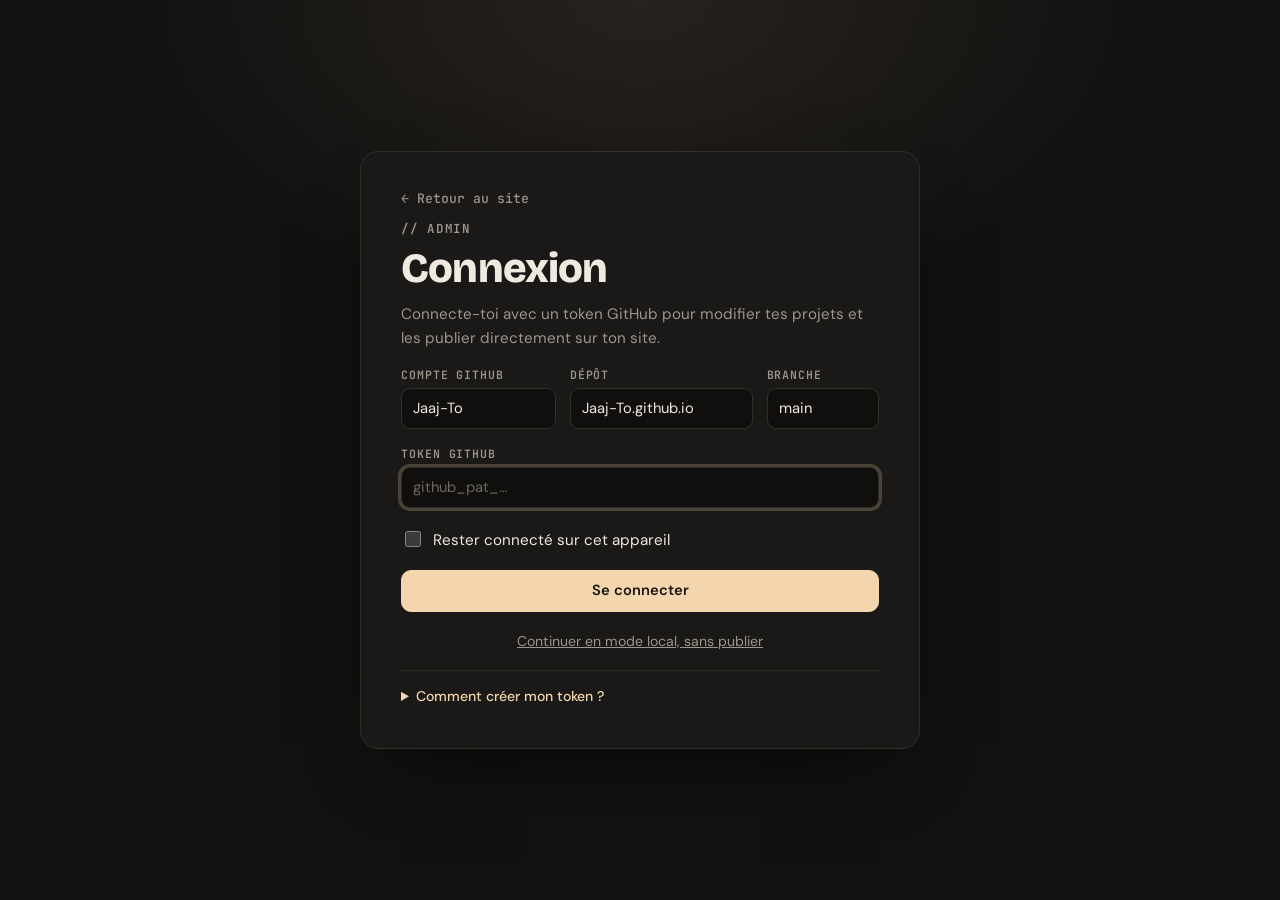
==== admin.html @ 687ae06e "Portfolio de jeux avec page Admin Site statique pour GitHub Pages : projets générés depuis data/game" ====
<!doctype html>
<html lang="fr" data-style="dark">
<head>
  <meta charset="utf-8">
  <meta name="viewport" content="width=device-width, initial-scale=1, viewport-fit=cover">
  <meta name="robots" content="noindex">
  <title>Admin du portfolio</title>
  <link rel="preconnect" href="https://fonts.googleapis.com">
  <link rel="preconnect" href="https://fonts.gstatic.com" crossorigin>
  <link rel="stylesheet" href="https://fonts.googleapis.com/css2?family=Bricolage+Grotesque:opsz,wght@12..96,500;12..96,700;12..96,800&family=DM+Sans:opsz,wght@9..40,400;9..40,500;9..40,700&family=JetBrains+Mono:wght@400;600&family=Caveat:wght@600;700&family=Patrick+Hand&display=swap">
  <link rel="stylesheet" href="css/style.css">
  <link rel="stylesheet" href="css/admin.css">
</head>
<body class="admin">

  <!-- ===== Connexion ===== -->
  <section class="login" id="login" hidden>
    <form class="login-card" id="login-form" autocomplete="on">
      <a class="back-link" href="index.html">← Retour au site</a>
      <div class="login-head">
        <p class="eyebrow">// Admin</p>
        <h1>Connexion</h1>
        <p class="muted">Connecte-toi avec un token GitHub pour modifier tes projets et les publier directement sur ton site.</p>
      </div>

      <div class="field-grid three">
        <label class="field"><span>Compte GitHub</span><input id="gh-owner" name="owner" required autocomplete="username" spellcheck="false"></label>
        <label class="field"><span>Dépôt</span><input id="gh-repo" name="repo" required spellcheck="false"></label>
        <label class="field"><span>Branche</span><input id="gh-branch" name="branch" required spellcheck="false"></label>
      </div>
      <label class="field"><span>Token GitHub</span><input id="gh-token" name="token" type="password" required autocomplete="current-password" spellcheck="false" placeholder="github_pat_…"></label>
      <label class="check"><input type="checkbox" id="remember"> Rester connecté sur cet appareil</label>

      <p class="form-error" id="login-error" role="alert" hidden></p>
      <button class="btn btn-accent btn-block" type="submit" id="login-btn">Se connecter</button>
      <button class="link-btn" type="button" id="local-btn">Continuer en mode local, sans publier</button>

      <details class="help">
        <summary>Comment créer mon token ?</summary>
        <ol>
          <li>Sur GitHub : <strong>Settings → Developer settings → Personal access tokens → Fine-grained tokens</strong>, puis <strong>Generate new token</strong>.</li>
          <li><strong>Repository access</strong> : « Only select repositories » et choisis le dépôt de ton site.</li>
          <li><strong>Permissions → Repository permissions → Contents</strong> : « Read and write ».</li>
          <li>Génère le token, copie-le et colle-le ici. GitHub ne le réaffiche plus ensuite.</li>
        </ol>
        <p class="muted">Le token reste dans ton navigateur et n'est envoyé qu'à api.github.com. Sans lui, personne ne peut modifier ton site, même en ouvrant cette page.</p>
      </details>
    </form>
  </section>

  <!-- ===== Éditeur ===== -->
  <section class="app" id="app" hidden>
    <header class="topbar">
      <div class="topbar-left">
        <a class="logo" href="index.html" target="_blank" rel="noopener" id="admin-logo">Admin</a>
        <span class="mode-pill" id="mode-pill"></span>
      </div>
      <div class="topbar-actions">
        <span class="save-state" id="save-state" aria-live="polite"></span>
        <button class="btn btn-sm btn-ghost preview-toggle" type="button" id="preview-toggle" aria-pressed="false">Aperçu</button>
        <button class="btn btn-sm" type="button" id="export-btn">Exporter games.js</button>
        <button class="btn btn-sm btn-accent" type="button" id="publish-btn">Publier</button>
        <button class="btn btn-sm btn-ghost" type="button" id="logout-btn">Déconnexion</button>
      </div>
    </header>

    <div class="banner" id="banner" hidden></div>

    <div class="workspace" id="workspace">
      <aside class="sidebar">
        <div class="sidebar-head">
          <p class="eyebrow" id="list-count">Projets</p>
          <button class="btn btn-sm btn-accent" type="button" id="add-btn">+ Nouveau</button>
        </div>
        <ul class="project-list" id="project-list"></ul>
      </aside>

      <main class="editor" id="editor"></main>

      <section class="preview-pane" id="preview-pane" aria-label="Aperçu en direct">
        <div class="preview-head">
          <div class="seg" role="group" aria-label="Que montrer">
            <button type="button" data-pmode="fiche" aria-pressed="true">Fiche</button>
            <button type="button" data-pmode="list" aria-pressed="false">Liste</button>
          </div>
          <div class="seg" role="group" aria-label="Style de l'aperçu">
            <button type="button" data-pstyle="dark" aria-pressed="true">Sombre</button>
            <button type="button" data-pstyle="sketch" aria-pressed="false">Carnet</button>
          </div>
          <button class="icon-btn preview-close" type="button" id="preview-close" aria-label="Fermer l'aperçu">✕</button>
        </div>
        <div class="preview-frame-wrap">
          <iframe id="preview-frame" title="Aperçu du site" src="index.html"></iframe>
        </div>
      </section>
    </div>
  </section>

  <div class="toast" id="toast" role="status" aria-live="polite" hidden></div>

  <datalist id="link-labels">
    <option value="itch.io"></option>
    <option value="GitHub"></option>
    <option value="Steam"></option>
    <option value="Jouer en ligne"></option>
    <option value="Google Play"></option>
    <option value="App Store"></option>
    <option value="Télécharger"></option>
    <option value="Trailer"></option>
  </datalist>
  <datalist id="tech-list"></datalist>

  <script src="data/profile.js"></script>
  <script src="data/games.js"></script>
  <script src="js/render.js"></script>
  <script src="js/admin.js"></script>
</body>
</html>
---- css/style.css ----
/* Layout : colonne centrée de 1120px, nav collante, grille de cartes auto-fill,
   fiche projet en <dialog>. Deux styles : "dark" (défaut) et "sketch" (carnet). */
:root {
  --bg: #121110;
  --surface: #1a1917;
  --surface-2: #24221f;
  --line: #312e29;
  --fg: #efe9e0;
  --muted: #9d968b;
  --accent: #f3d6ad;
  --accent-ink: #1b1611;
  --jam: #a6d9c7;
  --star: #f3d6ad;
  --overlay: rgba(8, 7, 6, .78);

  --font-display: "Bricolage Grotesque", "Segoe UI", system-ui, sans-serif;
  --font-body: "DM Sans", "Segoe UI", system-ui, sans-serif;
  --font-mono: "JetBrains Mono", ui-monospace, Consolas, monospace;

  --radius: 14px;
  --radius-pill: 999px;
  --bw: 1px;
  --hover-shadow: 0 22px 44px -24px rgba(0, 0, 0, .9);
  --title-weight: 800;
  --title-track: -0.02em;

  color-scheme: dark;
}

:root[data-style="sketch"] {
  --bg: #f1ece1;
  --surface: #fbf8f1;
  --surface-2: #ebe4d4;
  --line: #2a2823;
  --fg: #2a2823;
  --muted: #6d675c;
  --accent: #f0cf5c;
  --accent-ink: #2a2823;
  --jam: #b9dccb;
  --star: #e6a93a;
  --overlay: rgba(42, 40, 35, .55);

  --font-display: "Caveat", "Segoe Print", cursive;
  --font-body: "Patrick Hand", "Segoe Print", cursive;
  --font-mono: "Patrick Hand", "Segoe Print", cursive;

  --radius: 4px;
  --bw: 2px;
  --hover-shadow: 6px 6px 0 var(--line);
  --title-weight: 700;
  --title-track: 0;

  color-scheme: light;
}

/* ---------- Base ---------- */
*, *::before, *::after { box-sizing: border-box; }
html { scroll-behavior: smooth; scroll-padding-top: 80px; }
body {
  margin: 0;
  background: var(--bg);
  color: var(--fg);
  font: 400 1rem/1.6 var(--font-body);
  -webkit-font-smoothing: antialiased;
  overflow-x: hidden;
}
:root[data-style="sketch"] body {
  font-size: 1.12rem;
  background-image: radial-gradient(color-mix(in srgb, var(--line) 14%, transparent) 1px, transparent 1px);
  background-size: 22px 22px;
}
img, video, iframe { display: block; max-width: 100%; }
a { color: inherit; }
h1, h2, h3 { font-family: var(--font-display); font-weight: var(--title-weight); letter-spacing: var(--title-track); line-height: 1.1; margin: 0; text-wrap: balance; }
p { margin: 0; }
:focus-visible { outline: 2px solid var(--accent); outline-offset: 3px; border-radius: 4px; }
[hidden] { display: none !important; }

.wrap {
  max-width: 1120px;
  margin-inline: auto;
  padding-left: max(20px, env(safe-area-inset-left, 0px));
  padding-right: max(20px, env(safe-area-inset-right, 0px));
}

/* ---------- Boutons & puces ---------- */
.btn {
  display: inline-flex; align-items: center; gap: .5em;
  padding: .7em 1.2em;
  border-radius: 10px;
  border: var(--bw) solid var(--line);
  background: var(--surface);
  color: var(--fg);
  font: 600 .92rem/1 var(--font-body);
  text-decoration: none;
  cursor: pointer;
  transition: transform .15s ease, background .15s ease, border-color .15s ease, box-shadow .15s ease;
}
.btn:hover { border-color: var(--muted); transform: translateY(-1px); }
.btn-accent { background: var(--accent); color: var(--accent-ink); border-color: var(--accent); }
.btn-accent:hover { border-color: var(--accent); filter: brightness(1.05); }
.btn-ghost { background: transparent; border-color: transparent; }
.btn-ghost:hover { border-color: var(--line); }
.btn-sm { padding: .55em 1em; font-size: .85rem; }
:root[data-style="sketch"] .btn { border-color: var(--line); box-shadow: 2px 2px 0 var(--line); font-size: 1rem; }
:root[data-style="sketch"] .btn:hover { box-shadow: 4px 4px 0 var(--line); transform: translate(-1px, -1px); }

.tag {
  display: inline-block;
  padding: .28em .7em;
  border-radius: var(--radius-pill);
  border: 1px solid var(--line);
  background: var(--surface-2);
  color: var(--fg);
  font: 500 .74rem/1.2 var(--font-mono);
  white-space: nowrap;
}
.tag-more { color: var(--muted); }
:root[data-style="sketch"] .tag { font-size: .92rem; border-width: 1.5px; }
.tags { display: flex; flex-wrap: wrap; gap: 6px; }

.eyebrow {
  font: 600 .78rem/1 var(--font-mono);
  letter-spacing: .14em;
  text-transform: uppercase;
  color: var(--muted);
}
:root[data-style="sketch"] .eyebrow { font-size: 1.05rem; letter-spacing: .02em; text-transform: none; }

/* ---------- Nav ---------- */
.nav {
  position: sticky; top: env(safe-area-inset-top, 0px); z-index: 50;
  background: color-mix(in srgb, var(--bg) 82%, transparent);
  backdrop-filter: blur(12px);
  -webkit-backdrop-filter: blur(12px);
  border-bottom: 1px solid transparent;
  transition: border-color .2s ease;
}
.nav.scrolled { border-bottom-color: var(--line); }
.nav-inner { display: flex; align-items: center; gap: 16px; height: 64px; }
.logo { font: 800 1rem/1 var(--font-display); text-decoration: none; letter-spacing: .02em; white-space: nowrap; }
:root[data-style="sketch"] .logo { font-size: 1.6rem; }
.nav-links { display: flex; gap: 4px; margin-inline: auto; }
.nav-links a {
  padding: .5em .85em; border-radius: 8px;
  font: 500 .88rem/1 var(--font-body);
  color: var(--muted); text-decoration: none;
  transition: color .15s ease, background .15s ease;
}
.nav-links a:hover { color: var(--fg); }
.nav-links a.active { color: var(--fg); background: var(--surface-2); box-shadow: inset 0 -2px 0 var(--accent); }
:root[data-style="sketch"] .nav-links a { font-size: 1.1rem; }
:root[data-style="sketch"] .nav-links a.active { background: none; box-shadow: none; text-decoration: underline wavy var(--star) 2px; text-underline-offset: 6px; }
.nav-actions { display: flex; align-items: center; gap: 8px; }
.style-toggle {
  display: inline-flex; align-items: center; gap: 6px;
  padding: .45em .8em; border-radius: var(--radius-pill);
  border: 1px solid var(--line); background: transparent; color: var(--muted);
  font: 500 .8rem/1 var(--font-mono); cursor: pointer;
}
.style-toggle:hover { color: var(--fg); border-color: var(--muted); }
.style-toggle svg { width: 14px; height: 14px; }
.menu-btn { display: none; width: 40px; height: 40px; border: 1px solid var(--line); border-radius: 10px; background: transparent; cursor: pointer; flex-direction: column; justify-content: center; align-items: center; gap: 5px; }
.menu-btn span { display: block; width: 16px; height: 2px; background: var(--fg); transition: transform .2s ease; }
.menu-btn[aria-expanded="true"] span:first-child { transform: translateY(3.5px) rotate(45deg); }
.menu-btn[aria-expanded="true"] span:last-child { transform: translateY(-3.5px) rotate(-45deg); }

/* ---------- Hero ---------- */
.hero { padding-block: clamp(72px, 14vw, 150px) clamp(56px, 9vw, 100px); }
.hero-inner { display: grid; justify-items: center; text-align: center; gap: 22px; }
.status {
  display: inline-flex; align-items: center; gap: 8px;
  padding: .4em .9em; border-radius: var(--radius-pill);
  border: 1px solid var(--line); background: var(--surface);
  font: 500 .8rem/1 var(--font-mono); color: var(--muted);
}
.status::before { content: ""; width: 7px; height: 7px; border-radius: 50%; background: var(--jam); box-shadow: 0 0 0 0 var(--jam); animation: pulse 2.2s infinite; }
@keyframes pulse { 0% { box-shadow: 0 0 0 0 color-mix(in srgb, var(--jam) 60%, transparent); } 80%, 100% { box-shadow: 0 0 0 8px transparent; } }
.hero h1 { font-size: clamp(2.8rem, 8vw, 5.2rem); }
:root[data-style="sketch"] .hero h1 { font-size: clamp(3.4rem, 10vw, 6.4rem); }
.hero h1 .hl { position: relative; white-space: nowrap; }
:root[data-style="sketch"] .hero h1 .hl::after {
  content: ""; position: absolute; left: -2%; right: -2%; bottom: .08em; height: .14em;
  background: #d9573b; border-radius: 40% 60% 50% 50%; transform: rotate(-1deg); z-index: -1; opacity: .85;
}
.role {
  font: 600 clamp(.8rem, 2vw, .95rem)/1.3 var(--font-mono);
  letter-spacing: .16em; text-transform: uppercase; color: var(--accent);
}
:root[data-style="sketch"] .role { color: var(--muted); letter-spacing: .02em; text-transform: none; font-size: 1.35rem; }
:root[data-style="sketch"] .role::before { content: "~ "; }
:root[data-style="sketch"] .role::after { content: " ~"; }
.intro { max-width: 58ch; color: var(--muted); font-size: 1.05rem; }
.hero-cta { display: flex; flex-wrap: wrap; justify-content: center; gap: 10px; margin-top: 6px; }

/* ---------- Sections ---------- */
.section { padding-block: clamp(64px, 9vw, 110px); }
.section-alt { background: var(--surface); border-block: 1px solid var(--line); }
:root[data-style="sketch"] .section-alt { background: transparent; border-block: 0; border-top: 2px dashed color-mix(in srgb, var(--line) 35%, transparent); }
.section-head { display: grid; gap: 10px; margin-bottom: 36px; }
.section-title { font-size: clamp(2rem, 4.6vw, 3rem); }
:root[data-style="sketch"] .section-title { font-size: clamp(2.6rem, 6vw, 3.6rem); }
:root[data-style="sketch"] .section-title, :root[data-style="sketch"] .contact h2 {
  justify-self: start;
  background: linear-gradient(transparent 58%, color-mix(in srgb, var(--accent) 75%, transparent) 58% 88%, transparent 88%);
  padding-inline: 4px;
}

/* ---------- Média (vignettes) ---------- */
.media { position: relative; aspect-ratio: 16 / 9; max-width: 100%; overflow: hidden; background: var(--surface-2); }
.media img { width: 100%; height: 100%; object-fit: cover; transition: transform .5s ease; }
.ph {
  position: absolute; inset: 0;
  display: grid; place-items: center;
  background:
    radial-gradient(circle at 1px 1px, rgba(255,255,255,.14) 1px, transparent 1.5px) 0 0 / 14px 14px,
    linear-gradient(135deg, var(--ph, #444) 0%, color-mix(in srgb, var(--ph, #444) 45%, #000) 100%);
}
.ph span {
  font: 800 clamp(1.4rem, 3.4vw, 2.2rem)/1 var(--font-display);
  color: rgba(255,255,255,.92); letter-spacing: -.01em;
  text-shadow: 0 2px 18px rgba(0,0,0,.35);
  padding-inline: 12px; text-align: center;
}
.badges { position: absolute; top: 10px; left: 10px; right: 10px; display: flex; flex-wrap: wrap; gap: 6px; z-index: 2; }
.badge {
  display: inline-flex; align-items: center; gap: 5px;
  padding: .35em .65em; border-radius: 6px;
  font: 600 .7rem/1 var(--font-mono); letter-spacing: .06em; text-transform: uppercase;
  background: rgba(10, 9, 8, .78); color: #f3ede4; backdrop-filter: blur(4px);
}
.badge-star { color: #f3d6ad; }
.badge-jam { color: #a6d9c7; }
:root[data-style="sketch"] .badge { background: var(--accent); color: var(--accent-ink); border: 1.5px solid var(--line); font-size: .9rem; text-transform: none; letter-spacing: 0; transform: rotate(-3deg); }
:root[data-style="sketch"] .badge-jam { background: var(--jam); }

/* ---------- Mise en avant ---------- */
.spotlight {
  display: grid; grid-template-columns: 1.25fr 1fr; gap: 0;
  border: var(--bw) solid var(--line); border-radius: var(--radius);
  background: var(--surface); overflow: hidden;
  text-decoration: none; margin-bottom: 44px;
  transition: border-color .2s ease, box-shadow .2s ease, transform .2s ease;
}
.spotlight:hover { border-color: var(--muted); box-shadow: var(--hover-shadow); }
.spotlight:hover .media img { transform: scale(1.03); }
.spotlight .media { aspect-ratio: auto; min-height: 280px; }
.spotlight-body { display: grid; align-content: center; gap: 14px; padding: clamp(22px, 4vw, 40px); min-width: 0; }
.spotlight h3 { font-size: clamp(1.8rem, 3.6vw, 2.5rem); }
.spotlight .tagline { color: var(--muted); }
.spotlight ul { margin: 0; padding: 0; list-style: none; display: grid; gap: 6px; font-size: .95rem; }
.spotlight li { display: flex; gap: 10px; }
.spotlight li::before { content: "↳"; color: var(--accent); font-family: var(--font-mono); }
:root[data-style="sketch"] .spotlight { box-shadow: 5px 5px 0 var(--line); transform: rotate(-.4deg); }
:root[data-style="sketch"] .spotlight:hover { transform: rotate(0) translate(-2px, -2px); box-shadow: 8px 8px 0 var(--line); }
:root[data-style="sketch"] .spotlight li::before { color: var(--star); }

/* ---------- Filtres ---------- */
.filters { display: grid; gap: 12px; margin-bottom: 28px; }
.filter-row { display: flex; flex-wrap: wrap; align-items: center; gap: 8px; }
.filter-label { font: 600 .72rem/1 var(--font-mono); letter-spacing: .14em; text-transform: uppercase; color: var(--muted); margin-right: 4px; min-width: 64px; }
:root[data-style="sketch"] .filter-label { font-size: 1rem; letter-spacing: 0; text-transform: none; }
.chip {
  display: inline-flex; align-items: center; gap: 6px;
  padding: .45em .9em; border-radius: var(--radius-pill);
  border: 1px solid var(--line); background: transparent; color: var(--muted);
  font: 500 .82rem/1 var(--font-body); cursor: pointer;
  transition: color .15s ease, background .15s ease, border-color .15s ease;
}
.chip:hover { color: var(--fg); border-color: var(--muted); }
.chip[aria-pressed="true"] { background: var(--accent); border-color: var(--accent); color: var(--accent-ink); }
.chip .count { font: 600 .7rem/1 var(--font-mono); opacity: .7; font-variant-numeric: tabular-nums; }
.chip-sm { padding: .38em .75em; font-size: .78rem; font-family: var(--font-mono); }
:root[data-style="sketch"] .chip { border-width: 1.5px; border-color: var(--line); color: var(--fg); font-size: 1rem; }
:root[data-style="sketch"] .chip[aria-pressed="true"] { box-shadow: 2px 2px 0 var(--line); }

/* ---------- Grille de cartes ---------- */
.grid { display: grid; grid-template-columns: repeat(auto-fill, minmax(min(100%, 300px), 1fr)); gap: 22px; }
.card {
  display: flex; flex-direction: column;
  border: var(--bw) solid var(--line); border-radius: var(--radius);
  background: var(--surface); overflow: hidden;
  text-decoration: none; color: inherit;
  transition: transform .2s ease, border-color .2s ease, box-shadow .2s ease;
  animation: rise .45s ease both;
}
@keyframes rise { from { transform: translateY(8px); } to { transform: none; } }
.card:hover { transform: translateY(-4px); border-color: var(--muted); box-shadow: var(--hover-shadow); }
.card:hover .media img { transform: scale(1.04); }
.card-body { display: flex; flex-direction: column; gap: 10px; padding: 18px 18px 16px; flex: 1; min-width: 0; }
.card h3 { font-size: 1.3rem; }
.card .meta { font: 500 .74rem/1.3 var(--font-mono); color: var(--muted); letter-spacing: .03em; }
.card .tagline { color: var(--muted); font-size: .93rem; }
.card .tags { margin-top: auto; padding-top: 4px; }
.card .more { display: flex; justify-content: space-between; align-items: center; padding-top: 12px; margin-top: 2px; border-top: 1px solid var(--line); font: 600 .78rem/1 var(--font-mono); color: var(--muted); }
.card .more .arrow { transition: transform .2s ease; color: var(--accent); }
.card:hover .more { color: var(--fg); }
.card:hover .more .arrow { transform: translateX(4px); }

/* Carnet : polaroïds inclinés + scotch */
:root[data-style="sketch"] .card { padding: 10px 10px 0; box-shadow: 3px 3px 0 var(--line); overflow: visible; }
:root[data-style="sketch"] .card:nth-child(3n+1) { rotate: -1.2deg; }
:root[data-style="sketch"] .card:nth-child(3n+2) { rotate: .8deg; }
:root[data-style="sketch"] .card:nth-child(3n) { rotate: -.4deg; }
:root[data-style="sketch"] .card:hover { rotate: 0deg; transform: translate(-2px, -3px); }
:root[data-style="sketch"] .card .media { overflow: visible; border: 1.5px solid var(--line); }
:root[data-style="sketch"] .card .media > img, :root[data-style="sketch"] .card .media > .ph { overflow: hidden; }
:root[data-style="sketch"] .card .media::before,
:root[data-style="sketch"] .spotlight .media::before {
  content: ""; position: absolute; top: -12px; left: 50%; width: 84px; height: 22px; z-index: 3;
  transform: translateX(-50%) rotate(-2deg);
  background: color-mix(in srgb, var(--accent) 70%, transparent);
  border-left: 1px dashed rgba(0,0,0,.15); border-right: 1px dashed rgba(0,0,0,.15);
}
:root[data-style="sketch"] .card-body { padding: 14px 6px 12px; }
:root[data-style="sketch"] .card h3 { font-size: 1.9rem; }
:root[data-style="sketch"] .card .meta { font-size: .95rem; }
:root[data-style="sketch"] .card .more { font-size: 1rem; border-top-style: dashed; }

.empty { padding: 40px; text-align: center; color: var(--muted); border: 1px dashed var(--line); border-radius: var(--radius); }
.link-btn { background: none; border: 0; padding: 0; color: var(--accent); font: inherit; text-decoration: underline; cursor: pointer; }
:root[data-style="sketch"] .link-btn { color: var(--fg); }

/* ---------- À propos ---------- */
.about { display: grid; grid-template-columns: 1.15fr 1fr; gap: clamp(28px, 5vw, 64px); align-items: start; }
.about-text { display: grid; gap: 18px; min-width: 0; }
.about-text p { color: var(--muted); max-width: 62ch; }
.about-text p:first-of-type { color: var(--fg); font-size: 1.1rem; }
.about-id { display: flex; align-items: center; gap: 16px; }
.avatar {
  width: 72px; height: 72px; border-radius: 50%; flex: none;
  display: grid; place-items: center; overflow: hidden;
  background: var(--surface-2); border: var(--bw) solid var(--line);
  font: 800 1.4rem/1 var(--font-display); color: var(--accent);
}
.avatar img { width: 100%; height: 100%; object-fit: cover; }
:root[data-style="sketch"] .avatar { color: var(--fg); font-size: 1.9rem; border-radius: 48% 52% 45% 55%; }
.loc { font: 500 .8rem/1 var(--font-mono); color: var(--muted); }
.skills { border: var(--bw) solid var(--line); border-radius: var(--radius); background: var(--bg); padding: clamp(20px, 3vw, 30px); display: grid; gap: 20px; min-width: 0; }
:root[data-style="sketch"] .skills { background: var(--surface); box-shadow: 4px 4px 0 var(--line); }
.skills h3 { font-size: 1.15rem; }
:root[data-style="sketch"] .skills h3 { font-size: 1.8rem; }
.skill-group { display: grid; gap: 10px; }

/* ---------- Parcours ---------- */
.timeline { list-style: none; margin: 0; padding: 0; display: grid; gap: 0; max-width: 820px; }
.tl-item { display: grid; grid-template-columns: 170px 1fr; gap: 24px; padding: 22px 0; border-top: 1px solid var(--line); }
.tl-item:last-child { border-bottom: 1px solid var(--line); }
:root[data-style="sketch"] .tl-item { border-top-style: dashed; }
.tl-date { font: 500 .82rem/1.5 var(--font-mono); color: var(--muted); font-variant-numeric: tabular-nums; }
:root[data-style="sketch"] .tl-date { font-size: 1.05rem; }
.tl-main { display: grid; gap: 4px; min-width: 0; }
.tl-kind { font: 600 .68rem/1 var(--font-mono); letter-spacing: .14em; text-transform: uppercase; color: var(--accent); }
:root[data-style="sketch"] .tl-kind { color: var(--muted); font-size: .95rem; letter-spacing: 0; text-transform: none; }
.tl-main h3 { font-size: 1.25rem; }
:root[data-style="sketch"] .tl-main h3 { font-size: 1.8rem; }
.tl-place { font-weight: 600; color: var(--muted); }
.tl-text { color: var(--muted); font-size: .95rem; max-width: 60ch; }

/* ---------- Contact ---------- */
.contact { display: grid; justify-items: center; text-align: center; gap: 18px; }
.contact h2 { font-size: clamp(2.2rem, 5.5vw, 3.6rem); }
:root[data-style="sketch"] .contact h2 { justify-self: center; font-size: clamp(2.8rem, 7vw, 4.2rem); }
.contact .pitch { color: var(--muted); max-width: 52ch; }
.email-row { display: flex; flex-wrap: wrap; align-items: center; justify-content: center; gap: 8px; margin-top: 8px; }
.email {
  font: 600 clamp(1rem, 2.6vw, 1.25rem)/1 var(--font-mono);
  padding: .8em 1.1em; border-radius: 12px;
  background: var(--bg); border: var(--bw) solid var(--line);
  user-select: all; overflow-wrap: anywhere; text-decoration: none;
}
:root[data-style="sketch"] .email { background: var(--surface); font-size: 1.4rem; }
.contact-links { display: flex; flex-wrap: wrap; justify-content: center; gap: 8px; }

/* ---------- Footer ---------- */
.footer { border-top: 1px solid var(--line); padding-block: 28px; }
.footer-inner { display: flex; flex-wrap: wrap; justify-content: space-between; gap: 12px; font: 500 .8rem/1.4 var(--font-mono); color: var(--muted); }
.footer a { color: var(--muted); text-decoration: none; }
.footer a:hover { color: var(--fg); }
.footer-links { display: flex; flex-wrap: wrap; gap: 16px; }

/* ---------- Fiche projet (modal) ---------- */
.modal {
  width: min(1040px, calc(100% - 24px)); max-height: calc(100% - 24px);
  padding: 0; border: var(--bw) solid var(--line); border-radius: calc(var(--radius) + 4px);
  background: var(--surface); color: var(--fg);
  overflow: hidden;
}
.modal::backdrop { background: var(--overlay); backdrop-filter: blur(4px); }
.modal[open] { animation: pop .22s ease; }
@keyframes pop { from { transform: translateY(12px) scale(.985); opacity: .4; } to { transform: none; opacity: 1; } }
:root[data-style="sketch"] .modal { box-shadow: 8px 8px 0 var(--line); }
.modal-inner { max-height: calc(100dvh - 24px); overflow-y: auto; overscroll-behavior: contain; position: relative; }
.modal-close {
  position: sticky; top: 12px; float: right; margin: 12px 12px -52px 0; z-index: 5;
  width: 40px; height: 40px; border-radius: 50%;
  border: 1px solid rgba(255,255,255,.2); background: rgba(10,9,8,.7); color: #f3ede4;
  font-size: 1.3rem; line-height: 1; cursor: pointer; backdrop-filter: blur(6px);
}
.modal-close:hover { background: rgba(10,9,8,.9); }

.viewer { background: #0b0a09; }
.viewer-stage { position: relative; aspect-ratio: 16 / 9; max-width: 100%; }
.viewer-stage > img, .viewer-stage > video, .viewer-stage > iframe { width: 100%; height: 100%; object-fit: contain; border: 0; }
.viewer-stage .ph span { font-size: clamp(2rem, 6vw, 3.6rem); }
.viewer-nav {
  position: absolute; top: 50%; transform: translateY(-50%); z-index: 3;
  width: 40px; height: 40px; border-radius: 50%;
  border: 1px solid rgba(255,255,255,.2); background: rgba(10,9,8,.6); color: #f3ede4;
  font-size: 1.1rem; cursor: pointer;
}
.viewer-nav.prev { left: 12px; }
.viewer-nav.next { right: 12px; }
.thumbs { display: flex; gap: 8px; padding: 10px; overflow-x: auto; }
.thumb {
  flex: none; width: 96px; aspect-ratio: 16 / 9; padding: 0; position: relative;
  border: 2px solid transparent; border-radius: 6px; overflow: hidden; cursor: pointer;
  background: #222; opacity: .6; transition: opacity .15s ease, border-color .15s ease;
}
.thumb img { width: 100%; height: 100%; object-fit: cover; }
.thumb[aria-current="true"], .thumb:hover { opacity: 1; }
.thumb[aria-current="true"] { border-color: var(--accent); }
.thumb .play { position: absolute; inset: 0; display: grid; place-items: center; color: #fff; font-size: 1rem; background: rgba(0,0,0,.3); }

.modal-body { display: grid; grid-template-columns: 1fr 280px; gap: clamp(24px, 4vw, 44px); padding: clamp(22px, 4vw, 40px); }
.modal-main { display: grid; gap: 18px; align-content: start; min-width: 0; }
.modal-main h2 { font-size: clamp(2rem, 4.4vw, 2.9rem); }
:root[data-style="sketch"] .modal-main h2 { font-size: clamp(2.6rem, 6vw, 3.6rem); }
.modal-main .tagline { color: var(--muted); font-size: 1.08rem; }
.prose { display: grid; gap: 12px; color: var(--fg); max-width: 64ch; }
.modal-main h3 { font-size: 1rem; font-family: var(--font-mono); font-weight: 600; letter-spacing: .12em; text-transform: uppercase; color: var(--muted); margin-top: 6px; }
:root[data-style="sketch"] .modal-main h3 { font-family: var(--font-display); font-size: 1.7rem; letter-spacing: 0; text-transform: none; color: var(--fg); }
.highlights { margin: 0; padding: 0; list-style: none; display: grid; gap: 8px; }
.highlights li { display: flex; gap: 10px; }
.highlights li::before { content: "↳"; color: var(--accent); font-family: var(--font-mono); flex: none; }
:root[data-style="sketch"] .highlights li::before { content: "✓"; color: var(--star); }
.modal-aside { display: grid; gap: 22px; align-content: start; min-width: 0; }
.facts { margin: 0; display: grid; gap: 0; border: 1px solid var(--line); border-radius: 12px; overflow: hidden; }
.facts div { display: grid; grid-template-columns: 90px 1fr; gap: 10px; padding: 10px 14px; border-top: 1px solid var(--line); }
.facts div:first-child { border-top: 0; }
.facts dt { font: 600 .7rem/1.6 var(--font-mono); letter-spacing: .1em; text-transform: uppercase; color: var(--muted); }
.facts dd { margin: 0; font-size: .92rem; min-width: 0; }
:root[data-style="sketch"] .facts { border-width: 1.5px; border-style: dashed; }
:root[data-style="sketch"] .facts dt { font-size: .95rem; letter-spacing: 0; text-transform: none; }
.modal-links { display: grid; gap: 8px; }
.modal-links .btn { justify-content: space-between; }

/* ---------- Responsive ---------- */
@media (max-width: 900px) {
  .spotlight { grid-template-columns: 1fr; }
  .spotlight .media { aspect-ratio: 16 / 9; min-height: 0; }
  .about { grid-template-columns: 1fr; }
  .modal-body { grid-template-columns: 1fr; }
}
@media (max-width: 760px) {
  .nav-links {
    position: absolute; top: 64px; left: 0; right: 0;
    flex-direction: column; gap: 2px;
    padding: 10px max(16px, env(safe-area-inset-right, 0px)) 16px max(16px, env(safe-area-inset-left, 0px));
    background: var(--bg); border-bottom: 1px solid var(--line);
    display: none;
  }
  .nav-links.open { display: flex; }
  .nav-links a { padding: .8em .6em; }
  .menu-btn { display: inline-flex; }
  .nav-cta { display: none; }
  .tl-item { grid-template-columns: 1fr; gap: 6px; }
  .style-toggle .lbl { display: none; }
}
@media (max-width: 480px) {
  .filter-label { width: 100%; }
  .modal { width: 100%; max-height: 100%; border-radius: 0; }
  .modal-inner { max-height: 100dvh; }
}

@media (prefers-reduced-motion: reduce) {
  *, *::before, *::after { animation: none !important; transition: none !important; scroll-behavior: auto !important; }
}

/* Correctifs carnet */
.hero h1 { isolation: isolate; }
:root[data-style="sketch"] .card:hover .media img,
:root[data-style="sketch"] .spotlight:hover .media img { transform: none; }
:root[data-style="sketch"] .spotlight .media { overflow: visible; }

/* ---------- Lien admin ---------- */
.admin-link { font: 500 .8rem/1 var(--font-mono); color: var(--muted); text-decoration: none; padding: .45em .4em; }
.admin-link:hover { color: var(--fg); }
:root[data-style="sketch"] .admin-link { font-size: 1rem; }

/* ---------- Aperçu au survol des cartes ---------- */
.media .hover-prev {
  position: absolute; inset: 0; width: 100%; height: 100%; object-fit: cover;
  opacity: 0; transition: opacity .25s ease; z-index: 1; pointer-events: none;
}
.card:hover .hover-prev, .spotlight:hover .hover-prev, .card:focus-visible .hover-prev { opacity: 1; }

/* ---------- Visionneuse : conteneur de média + audio ---------- */
.stage-media { position: absolute; inset: 0; }
.stage-media > img, .stage-media > video, .stage-media > iframe { width: 100%; height: 100%; object-fit: contain; border: 0; }
.stage-media > audio {
  position: absolute; left: 50%; bottom: 18px; transform: translateX(-50%);
  width: min(520px, calc(100% - 32px)); z-index: 2;
}
.stage-media:has(> audio) > img, .stage-media:has(> audio) > .ph { opacity: .55; }
---- css/admin.css ----
/* Layout admin : barre du haut, puis 3 colonnes qui défilent séparément
   (liste des projets | formulaire | aperçu du site). Réutilise les tokens de style.css. */
:root {
  --danger: #ef8a7a;
  --ok: #a6d9c7;
  --field-bg: #100f0e;
  --sidebar-w: 270px;
}

html, body.admin { height: 100%; }
body.admin { overflow: hidden; font-size: .95rem; }
body.admin code { font-family: var(--font-mono); font-size: .85em; background: var(--surface-2); padding: .1em .4em; border-radius: 4px; }
.muted { color: var(--muted); }
.small { font-size: .82rem; }

/* ---------- Champs ---------- */
.field { display: grid; gap: 6px; min-width: 0; }
.field > span { font: 600 .72rem/1.2 var(--font-mono); letter-spacing: .08em; text-transform: uppercase; color: var(--muted); }
.admin input:not([type="checkbox"]):not([type="color"]):not([type="file"]),
.admin select, .admin textarea {
  width: 100%; min-width: 0;
  padding: .62em .75em;
  border: 1px solid var(--line); border-radius: 9px;
  background: var(--field-bg); color: var(--fg);
  font: 400 .92rem/1.4 var(--font-body);
  transition: border-color .15s ease, box-shadow .15s ease;
}
.admin textarea { resize: vertical; min-height: 80px; line-height: 1.55; }
.admin input:focus, .admin select:focus, .admin textarea:focus {
  outline: none; border-color: var(--accent);
  box-shadow: 0 0 0 3px color-mix(in srgb, var(--accent) 22%, transparent);
}
.admin input::placeholder, .admin textarea::placeholder { color: color-mix(in srgb, var(--muted) 65%, transparent); }
.field-grid { display: grid; grid-template-columns: repeat(2, minmax(0, 1fr)); gap: 14px; }
.field-grid.three { grid-template-columns: 1.1fr 1.3fr .8fr; }
.span-2 { grid-column: span 2; }
.check { display: flex; align-items: baseline; gap: 9px; cursor: pointer; flex-wrap: wrap; }
.check input { accent-color: var(--accent); width: 16px; height: 16px; transform: translateY(2px); }
.check small { color: var(--muted); }
.hint { font-size: .82rem; color: var(--muted); }
.hint code { font-size: .78rem; }
.pending { color: var(--accent); }
.color-row { display: flex; align-items: center; gap: 10px; }
.color-row input[type="color"] { width: 44px; height: 36px; padding: 2px; border: 1px solid var(--line); border-radius: 8px; background: var(--field-bg); cursor: pointer; }
.color-row small { color: var(--muted); font-size: .8rem; }

.btn-block { width: 100%; justify-content: center; padding-block: .85em; }
.btn:disabled { opacity: .5; cursor: not-allowed; transform: none; }
.btn-danger { color: var(--danger); }
.btn-danger:hover { border-color: var(--danger); }
.btn-danger-solid { background: var(--danger); border-color: var(--danger); color: #1b1310; }
.icon-btn {
  display: inline-grid; place-items: center;
  width: 30px; height: 30px; padding: 0;
  border: 1px solid transparent; border-radius: 7px;
  background: transparent; color: var(--muted);
  font: 500 .9rem/1 var(--font-body); cursor: pointer;
}
.icon-btn:hover:not(:disabled) { color: var(--fg); border-color: var(--line); background: var(--surface-2); }
.icon-btn:disabled { opacity: .25; cursor: default; }
.icon-btn.danger:hover { color: var(--danger); }
.file-btn { position: relative; overflow: hidden; }
.file-btn input { position: absolute; inset: 0; opacity: 0; cursor: pointer; font-size: 0; }
.file-btn:focus-within { outline: 2px solid var(--accent); outline-offset: 2px; }

/* ---------- Connexion ---------- */
.login {
  min-height: 100%; overflow-y: auto;
  display: grid; place-items: center;
  padding-block: 40px;
  padding-left: max(16px, env(safe-area-inset-left, 0px));
  padding-right: max(16px, env(safe-area-inset-right, 0px));
  background:
    radial-gradient(60% 50% at 50% 0%, color-mix(in srgb, var(--accent) 9%, transparent), transparent 70%),
    var(--bg);
}
.login-card {
  width: min(560px, 100%);
  display: grid; gap: 18px;
  padding: clamp(24px, 5vw, 40px);
  border: 1px solid var(--line); border-radius: 18px;
  background: var(--surface);
  box-shadow: 0 30px 80px -40px rgba(0, 0, 0, .9);
}
.login-head { display: grid; gap: 10px; }
.login-head h1 { font-size: clamp(2rem, 6vw, 2.6rem); }
.back-link { justify-self: start; font: 500 .82rem/1 var(--font-mono); color: var(--muted); text-decoration: none; }
.back-link:hover { color: var(--fg); }
.form-error { padding: .8em 1em; border-radius: 9px; border: 1px solid color-mix(in srgb, var(--danger) 50%, transparent); background: color-mix(in srgb, var(--danger) 10%, transparent); color: var(--danger); font-size: .88rem; }
.login .link-btn { justify-self: center; color: var(--muted); font-size: .88rem; }
.login .link-btn:hover { color: var(--fg); }
.help { border-top: 1px solid var(--line); padding-top: 14px; font-size: .88rem; }
.help summary { cursor: pointer; color: var(--accent); font-weight: 500; }
.help ol { padding-left: 1.2em; margin: 12px 0; display: grid; gap: 8px; color: var(--fg); }
.help p { font-size: .82rem; }

/* ---------- Structure de l'app ---------- */
.app { height: 100%; display: grid; grid-template-rows: auto auto minmax(0, 1fr); }
.app[hidden] { display: none; }
.topbar {
  display: flex; align-items: center; justify-content: space-between; gap: 12px; flex-wrap: wrap;
  padding-block: 10px;
  padding-left: max(16px, env(safe-area-inset-left, 0px));
  padding-right: max(16px, env(safe-area-inset-right, 0px));
  border-bottom: 1px solid var(--line);
  background: var(--bg);
}
.topbar-left, .topbar-actions { display: flex; align-items: center; gap: 10px; flex-wrap: wrap; min-width: 0; }
.mode-pill {
  display: inline-flex; align-items: center; gap: 7px;
  padding: .38em .8em; border-radius: 999px;
  border: 1px solid var(--line); color: var(--muted);
  font: 500 .74rem/1 var(--font-mono);
  max-width: 100%; overflow: hidden; text-overflow: ellipsis; white-space: nowrap;
}
.mode-pill::before { content: ""; width: 7px; height: 7px; border-radius: 50%; background: var(--muted); flex: none; }
.mode-pill.online::before { background: var(--ok); }
.save-state { font: 500 .78rem/1.2 var(--font-mono); color: var(--muted); }
.save-state.dirty { color: var(--accent); }
.save-state.dirty::before { content: "● "; }
.save-state.busy { color: var(--fg); }

.banner {
  padding-block: 10px;
  padding-left: max(16px, env(safe-area-inset-left, 0px));
  padding-right: max(16px, env(safe-area-inset-right, 0px));
  border-bottom: 1px solid var(--line);
  background: var(--surface); font-size: .88rem;
}
.banner.info { background: color-mix(in srgb, var(--accent) 8%, var(--surface)); }
.banner.error { background: color-mix(in srgb, var(--danger) 12%, var(--surface)); color: var(--fg); }
.banner .link-btn { margin-left: 6px; }
.file-map { margin: 8px 0 2px; padding-left: 1.2em; display: grid; gap: 4px; }
.file-map span { color: var(--muted); }

.workspace { display: grid; grid-template-columns: var(--sidebar-w) minmax(0, 1fr); min-height: 0; }
.workspace.preview-open { grid-template-columns: var(--sidebar-w) minmax(0, 1fr) minmax(360px, 40%); }
@media (max-width: 1400px) { .workspace.preview-open { --sidebar-w: 230px; grid-template-columns: var(--sidebar-w) minmax(0, 1fr) minmax(340px, 36%); } }
.sidebar, .editor, .preview-pane { min-height: 0; overflow-y: auto; }

/* ---------- Liste des projets ---------- */
.sidebar { border-right: 1px solid var(--line); background: var(--bg); padding: 14px 10px 24px; }
.sidebar-head { display: flex; align-items: center; justify-content: space-between; gap: 8px; padding: 0 6px 12px; }
.project-list { list-style: none; margin: 0; padding: 0; display: grid; gap: 2px; }
.pl-item { position: relative; display: flex; align-items: center; border-radius: 10px; }
.pl-item:hover, .pl-item.selected { background: var(--surface); }
.pl-item.selected { box-shadow: inset 2px 0 0 var(--accent); }
.pl-main {
  flex: 1; min-width: 0;
  display: flex; align-items: center; gap: 10px;
  padding: 8px; border: 0; background: none; color: var(--fg);
  text-align: left; cursor: pointer; border-radius: 10px;
}
.pl-thumb { position: relative; flex: none; width: 52px; aspect-ratio: 16 / 10; border-radius: 6px; overflow: hidden; background: var(--surface-2); }
.pl-thumb img { position: absolute; inset: 0; width: 100%; height: 100%; object-fit: cover; z-index: 1; }
.pl-initial {
  position: absolute; inset: 0; display: grid; place-items: center;
  background: linear-gradient(135deg, var(--ph), color-mix(in srgb, var(--ph) 45%, #000));
  color: rgba(255, 255, 255, .9); font: 800 .95rem/1 var(--font-display);
}
.pl-text { display: grid; min-width: 0; gap: 2px; }
.pl-text strong { font-weight: 600; font-size: .9rem; white-space: nowrap; overflow: hidden; text-overflow: ellipsis; }
.pl-text small { font: 500 .7rem/1.2 var(--font-mono); color: var(--muted); white-space: nowrap; overflow: hidden; text-overflow: ellipsis; }
.pl-item.is-hidden .pl-thumb, .pl-item.is-hidden .pl-text { opacity: .5; }
.pl-flag { flex: none; font: 600 .62rem/1 var(--font-mono); text-transform: uppercase; letter-spacing: .06em; color: var(--muted); border: 1px solid var(--line); padding: .3em .45em; border-radius: 5px; }
.pl-flag.star { color: var(--accent); border: 0; font-size: .85rem; padding: 0; }
.pl-order { display: grid; padding-right: 4px; opacity: 0; transition: opacity .15s ease; }
.pl-order .icon-btn { width: 24px; height: 20px; font-size: .75rem; }
.pl-item:hover .pl-order, .pl-item:focus-within .pl-order, .pl-item.selected .pl-order { opacity: 1; }

/* ---------- Éditeur ---------- */
.editor { container-type: inline-size; padding: 24px clamp(16px, 3vw, 36px) 80px; }
.editor-empty { display: grid; justify-items: start; gap: 12px; padding-top: 40px; }
.ed-head { display: flex; justify-content: space-between; align-items: flex-end; gap: 16px; flex-wrap: wrap; margin-bottom: 22px; }
.ed-title { display: grid; gap: 6px; min-width: 0; }
.ed-title h1 { font-size: clamp(1.7rem, 4cqi, 2.4rem); overflow-wrap: anywhere; }
.ed-actions { display: flex; gap: 8px; flex-wrap: wrap; }
.confirm {
  display: flex; align-items: center; justify-content: space-between; gap: 12px; flex-wrap: wrap;
  margin-bottom: 18px; padding: 14px 16px; border-radius: 12px;
  border: 1px solid color-mix(in srgb, var(--danger) 50%, transparent);
  background: color-mix(in srgb, var(--danger) 9%, transparent);
}
.confirm-actions { display: flex; gap: 8px; }
.ed-grid { display: grid; gap: 22px; }
.ed-forms { display: grid; gap: 16px; min-width: 0; }
.ed-side { display: grid; gap: 10px; align-content: start; order: -1; }
.card-preview { max-width: 340px; }
.card-preview .card { animation: none; }
@container (max-width: 560px) {
  .media-field { grid-template-columns: minmax(0, 1fr); }
  .mf-thumb { width: min(240px, 100%); }
  .field-grid { grid-template-columns: minmax(0, 1fr); }
  .span-2 { grid-column: auto; }
}
@container (min-width: 860px) {
  .ed-grid { grid-template-columns: minmax(0, 1fr) 290px; }
  .ed-side { order: 0; position: sticky; top: 0; align-self: start; }
}

.panel {
  display: grid; gap: 14px;
  padding: clamp(16px, 2.4vw, 22px);
  border: 1px solid var(--line); border-radius: 14px;
  background: var(--surface);
}
.panel h2 { font-size: 1.1rem; }
.toggles { display: grid; gap: 10px; padding-top: 4px; }

/* Technos */
.chips-input {
  display: flex; flex-wrap: wrap; align-items: center; gap: 6px;
  padding: 6px; border: 1px solid var(--line); border-radius: 9px; background: var(--field-bg);
}
.chips-input:focus-within { border-color: var(--accent); }
.chip-tag {
  display: inline-flex; align-items: center; gap: 4px;
  padding: .3em .35em .3em .7em; border-radius: 999px;
  background: var(--surface-2); border: 1px solid var(--line);
  font: 500 .8rem/1 var(--font-mono);
}
.chip-tag button { border: 0; background: none; color: var(--muted); cursor: pointer; font-size: .7rem; padding: 2px 4px; border-radius: 50%; }
.chip-tag button:hover { color: var(--danger); }
.admin .chips-input input#tech-input { flex: 1; min-width: 120px; width: auto; border: 0; background: none; box-shadow: none; padding: .35em .4em; }

/* Médias */
.media-field { display: grid; grid-template-columns: 168px minmax(0, 1fr); gap: 16px; align-items: start; }
.mf-thumb, .gal-thumb {
  position: relative; aspect-ratio: 16 / 9; max-width: 100%;
  border-radius: 9px; overflow: hidden;
  background: var(--field-bg); border: 1px solid var(--line);
  display: grid; place-items: center;
}
.mf-thumb img, .mf-thumb video, .gal-thumb img, .gal-thumb video { position: absolute; inset: 0; width: 100%; height: 100%; object-fit: cover; }
.mt-empty { font: 500 .75rem/1 var(--font-mono); color: var(--muted); }
.mt-icon { font-size: 1.6rem; color: var(--accent); }
.mt-badge { position: absolute; right: 6px; bottom: 6px; z-index: 1; font-size: .65rem; padding: .3em .45em; border-radius: 5px; background: rgba(0, 0, 0, .7); color: #fff; }
.missing::after { content: "Fichier introuvable"; font: 500 .7rem/1.2 var(--font-mono); color: var(--danger); text-align: center; padding: 4px; }
.mf-body { display: grid; gap: 8px; min-width: 0; }
.mf-actions { display: flex; gap: 8px; flex-wrap: wrap; }
.media-field + .media-field { padding-top: 16px; border-top: 1px dashed var(--line); }

.gal-list { list-style: none; margin: 0; padding: 0; display: grid; gap: 8px; }
.gal-item { display: grid; grid-template-columns: 96px minmax(0, 1fr) auto; gap: 12px; align-items: center; padding: 8px; border: 1px solid var(--line); border-radius: 11px; background: var(--bg); }
.gal-body { display: grid; gap: 5px; min-width: 0; }
.gal-type { font: 600 .68rem/1 var(--font-mono); letter-spacing: .08em; text-transform: uppercase; color: var(--muted); }
.admin .gal-body input { padding: .45em .6em; font: 400 .8rem/1.3 var(--font-mono); }
.gal-actions { display: flex; gap: 2px; }
.empty-note { color: var(--muted); font-size: .88rem; padding: 12px; border: 1px dashed var(--line); border-radius: 10px; }
.drop {
  display: flex; align-items: center; justify-content: center; gap: 12px; flex-wrap: wrap;
  padding: 20px; border: 1.5px dashed var(--line); border-radius: 12px;
  color: var(--muted); font-size: .9rem; text-align: center;
  transition: border-color .15s ease, background .15s ease;
}
.drop.over { border-color: var(--accent); background: color-mix(in srgb, var(--accent) 7%, transparent); color: var(--fg); }
.url-add { display: flex; gap: 8px; }
.url-add input { flex: 1; }

/* Liens */
.link-row { display: grid; grid-template-columns: minmax(0, .8fr) minmax(0, 1.6fr) auto; gap: 8px; align-items: center; }
#panel-links > .btn { justify-self: start; }

/* ---------- Aperçu ---------- */
.preview-pane { display: none; border-left: 1px solid var(--line); background: var(--bg); overflow: hidden; }
.preview-open .preview-pane { display: grid; grid-template-rows: auto minmax(0, 1fr); }
.preview-head { display: flex; align-items: center; gap: 8px; padding: 10px 12px; border-bottom: 1px solid var(--line); flex-wrap: wrap; }
.preview-close { margin-left: auto; }
.seg { display: inline-flex; padding: 3px; border: 1px solid var(--line); border-radius: 9px; background: var(--surface); }
.seg button {
  border: 0; background: none; color: var(--muted); cursor: pointer;
  padding: .4em .75em; border-radius: 6px; font: 500 .78rem/1 var(--font-body);
}
.seg button[aria-pressed="true"] { background: var(--surface-2); color: var(--fg); box-shadow: inset 0 -2px 0 var(--accent); }
.preview-frame-wrap { min-height: 0; }
.preview-frame-wrap iframe { width: 100%; height: 100%; border: 0; background: var(--bg); }
.preview-toggle[aria-pressed="true"] { border-color: var(--line); background: var(--surface-2); }

/* ---------- Toast ---------- */
.toast {
  position: fixed; z-index: 100;
  left: 50%; bottom: calc(20px + env(safe-area-inset-bottom, 0px)); transform: translateX(-50%);
  max-width: min(560px, calc(100% - 32px));
  padding: .85em 1.2em; border-radius: 12px;
  background: var(--fg); color: var(--bg);
  font-size: .9rem; box-shadow: 0 18px 40px -16px rgba(0, 0, 0, .8);
  animation: toast-in .2s ease;
}
.toast.error { background: var(--danger); color: #1b1310; }
.toast.ok { background: var(--ok); color: #10201a; }
@keyframes toast-in { from { transform: translate(-50%, 10px); opacity: 0; } to { transform: translate(-50%, 0); opacity: 1; } }

/* ---------- Responsive ---------- */
@media (max-width: 1100px) {
  .workspace.preview-open { grid-template-columns: var(--sidebar-w) minmax(0, 1fr); }
  .preview-open .preview-pane {
    position: fixed; z-index: 60; top: 0; right: 0; bottom: 0;
    width: min(560px, 100%);
    padding-top: env(safe-area-inset-top, 0px);
    padding-right: env(safe-area-inset-right, 0px);
    box-shadow: -30px 0 60px -30px rgba(0, 0, 0, .9);
  }
}
@media (max-width: 760px) {
  body.admin { overflow: auto; }
  .app { height: auto; min-height: 100%; }
  .workspace, .workspace.preview-open { grid-template-columns: minmax(0, 1fr); }
  .sidebar { border-right: 0; border-bottom: 1px solid var(--line); overflow: visible; }
  .project-list { display: flex; overflow-x: auto; gap: 6px; padding-bottom: 6px; }
  .pl-item { flex: none; width: 220px; }
  .pl-order { opacity: 1; }
  .editor { overflow: visible; }
  .field-grid, .field-grid.three { grid-template-columns: minmax(0, 1fr); }
  .span-2 { grid-column: auto; }
  .media-field { grid-template-columns: minmax(0, 1fr); }
  .mf-thumb { width: 200px; }
  .gal-item { grid-template-columns: 72px minmax(0, 1fr); }
  .gal-actions { grid-column: 1 / -1; justify-content: flex-end; }
  .link-row { grid-template-columns: minmax(0, 1fr) auto; }
  .link-row input[data-k="url"] { grid-column: 1; grid-row: 2; }
  .link-row .icon-btn { grid-row: 1 / span 2; grid-column: 2; }
  .topbar-actions { width: 100%; }
}
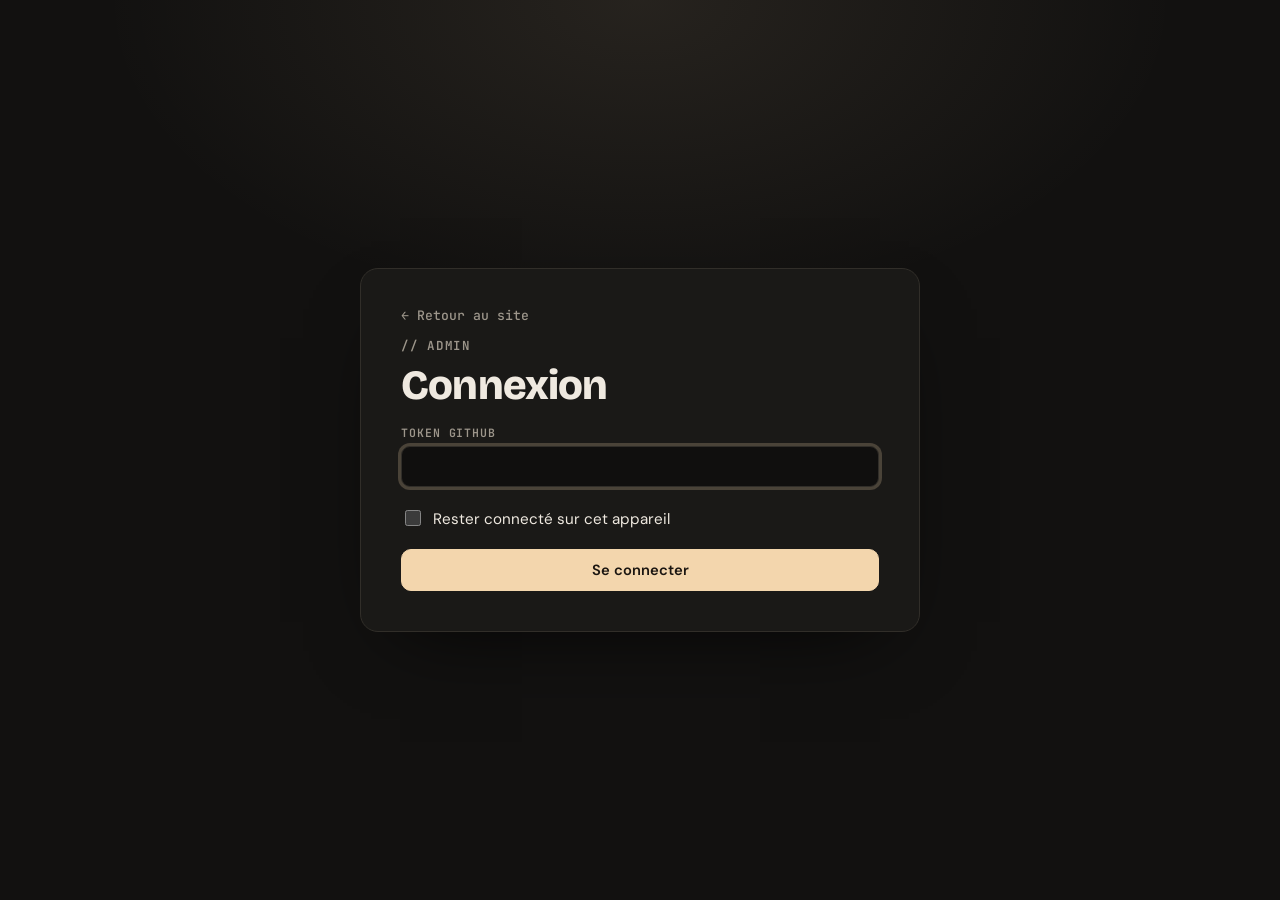
==== commit 5fc68364: "Admin réservé au compte Jaaj-To, code sans commentaires La connexion vérifie via l'API GitHub que le" ====
--- a/admin.html
+++ b/admin.html
@@ -13,42 +13,23 @@
 </head>
 <body class="admin">
 
-  <!-- ===== Connexion ===== -->
   <section class="login" id="login" hidden>
     <form class="login-card" id="login-form" autocomplete="on">
       <a class="back-link" href="index.html">← Retour au site</a>
       <div class="login-head">
         <p class="eyebrow">// Admin</p>
         <h1>Connexion</h1>
-        <p class="muted">Connecte-toi avec un token GitHub pour modifier tes projets et les publier directement sur ton site.</p>
       </div>
 
-      <div class="field-grid three">
-        <label class="field"><span>Compte GitHub</span><input id="gh-owner" name="owner" required autocomplete="username" spellcheck="false"></label>
-        <label class="field"><span>Dépôt</span><input id="gh-repo" name="repo" required spellcheck="false"></label>
-        <label class="field"><span>Branche</span><input id="gh-branch" name="branch" required spellcheck="false"></label>
-      </div>
-      <label class="field"><span>Token GitHub</span><input id="gh-token" name="token" type="password" required autocomplete="current-password" spellcheck="false" placeholder="github_pat_…"></label>
+      <input type="text" name="username" id="gh-user" autocomplete="username" hidden>
+      <label class="field"><span>Token GitHub</span><input id="gh-token" name="token" type="password" required autocomplete="current-password" spellcheck="false"></label>
       <label class="check"><input type="checkbox" id="remember"> Rester connecté sur cet appareil</label>
 
       <p class="form-error" id="login-error" role="alert" hidden></p>
       <button class="btn btn-accent btn-block" type="submit" id="login-btn">Se connecter</button>
-      <button class="link-btn" type="button" id="local-btn">Continuer en mode local, sans publier</button>
-
-      <details class="help">
-        <summary>Comment créer mon token ?</summary>
-        <ol>
-          <li>Sur GitHub : <strong>Settings → Developer settings → Personal access tokens → Fine-grained tokens</strong>, puis <strong>Generate new token</strong>.</li>
-          <li><strong>Repository access</strong> : « Only select repositories » et choisis le dépôt de ton site.</li>
-          <li><strong>Permissions → Repository permissions → Contents</strong> : « Read and write ».</li>
-          <li>Génère le token, copie-le et colle-le ici. GitHub ne le réaffiche plus ensuite.</li>
-        </ol>
-        <p class="muted">Le token reste dans ton navigateur et n'est envoyé qu'à api.github.com. Sans lui, personne ne peut modifier ton site, même en ouvrant cette page.</p>
-      </details>
     </form>
   </section>
 
-  <!-- ===== Éditeur ===== -->
   <section class="app" id="app" hidden>
     <header class="topbar">
       <div class="topbar-left">
--- a/css/style.css
+++ b/css/style.css
@@ -1,5 +1,3 @@
-/* Layout : colonne centrée de 1120px, nav collante, grille de cartes auto-fill,
-   fiche projet en <dialog>. Deux styles : "dark" (défaut) et "sketch" (carnet). */
 :root {
   --bg: #121110;
   --surface: #1a1917;
@@ -53,7 +51,6 @@
   color-scheme: light;
 }
 
-/* ---------- Base ---------- */
 *, *::before, *::after { box-sizing: border-box; }
 html { scroll-behavior: smooth; scroll-padding-top: 80px; }
 body {
@@ -83,7 +80,6 @@
   padding-right: max(20px, env(safe-area-inset-right, 0px));
 }
 
-/* ---------- Boutons & puces ---------- */
 .btn {
   display: inline-flex; align-items: center; gap: .5em;
   padding: .7em 1.2em;
@@ -127,7 +123,6 @@
 }
 :root[data-style="sketch"] .eyebrow { font-size: 1.05rem; letter-spacing: .02em; text-transform: none; }
 
-/* ---------- Nav ---------- */
 .nav {
   position: sticky; top: env(safe-area-inset-top, 0px); z-index: 50;
   background: color-mix(in srgb, var(--bg) 82%, transparent);
@@ -165,7 +160,6 @@
 .menu-btn[aria-expanded="true"] span:first-child { transform: translateY(3.5px) rotate(45deg); }
 .menu-btn[aria-expanded="true"] span:last-child { transform: translateY(-3.5px) rotate(-45deg); }
 
-/* ---------- Hero ---------- */
 .hero { padding-block: clamp(72px, 14vw, 150px) clamp(56px, 9vw, 100px); }
 .hero-inner { display: grid; justify-items: center; text-align: center; gap: 22px; }
 .status {
@@ -193,7 +187,6 @@
 .intro { max-width: 58ch; color: var(--muted); font-size: 1.05rem; }
 .hero-cta { display: flex; flex-wrap: wrap; justify-content: center; gap: 10px; margin-top: 6px; }
 
-/* ---------- Sections ---------- */
 .section { padding-block: clamp(64px, 9vw, 110px); }
 .section-alt { background: var(--surface); border-block: 1px solid var(--line); }
 :root[data-style="sketch"] .section-alt { background: transparent; border-block: 0; border-top: 2px dashed color-mix(in srgb, var(--line) 35%, transparent); }
@@ -206,7 +199,6 @@
   padding-inline: 4px;
 }
 
-/* ---------- Média (vignettes) ---------- */
 .media { position: relative; aspect-ratio: 16 / 9; max-width: 100%; overflow: hidden; background: var(--surface-2); }
 .media img { width: 100%; height: 100%; object-fit: cover; transition: transform .5s ease; }
 .ph {
@@ -234,7 +226,6 @@
 :root[data-style="sketch"] .badge { background: var(--accent); color: var(--accent-ink); border: 1.5px solid var(--line); font-size: .9rem; text-transform: none; letter-spacing: 0; transform: rotate(-3deg); }
 :root[data-style="sketch"] .badge-jam { background: var(--jam); }
 
-/* ---------- Mise en avant ---------- */
 .spotlight {
   display: grid; grid-template-columns: 1.25fr 1fr; gap: 0;
   border: var(--bw) solid var(--line); border-radius: var(--radius);
@@ -255,7 +246,6 @@
 :root[data-style="sketch"] .spotlight:hover { transform: rotate(0) translate(-2px, -2px); box-shadow: 8px 8px 0 var(--line); }
 :root[data-style="sketch"] .spotlight li::before { color: var(--star); }
 
-/* ---------- Filtres ---------- */
 .filters { display: grid; gap: 12px; margin-bottom: 28px; }
 .filter-row { display: flex; flex-wrap: wrap; align-items: center; gap: 8px; }
 .filter-label { font: 600 .72rem/1 var(--font-mono); letter-spacing: .14em; text-transform: uppercase; color: var(--muted); margin-right: 4px; min-width: 64px; }
@@ -274,7 +264,6 @@
 :root[data-style="sketch"] .chip { border-width: 1.5px; border-color: var(--line); color: var(--fg); font-size: 1rem; }
 :root[data-style="sketch"] .chip[aria-pressed="true"] { box-shadow: 2px 2px 0 var(--line); }
 
-/* ---------- Grille de cartes ---------- */
 .grid { display: grid; grid-template-columns: repeat(auto-fill, minmax(min(100%, 300px), 1fr)); gap: 22px; }
 .card {
   display: flex; flex-direction: column;
@@ -297,7 +286,6 @@
 .card:hover .more { color: var(--fg); }
 .card:hover .more .arrow { transform: translateX(4px); }
 
-/* Carnet : polaroïds inclinés + scotch */
 :root[data-style="sketch"] .card { padding: 10px 10px 0; box-shadow: 3px 3px 0 var(--line); overflow: visible; }
 :root[data-style="sketch"] .card:nth-child(3n+1) { rotate: -1.2deg; }
 :root[data-style="sketch"] .card:nth-child(3n+2) { rotate: .8deg; }
@@ -321,7 +309,6 @@
 .link-btn { background: none; border: 0; padding: 0; color: var(--accent); font: inherit; text-decoration: underline; cursor: pointer; }
 :root[data-style="sketch"] .link-btn { color: var(--fg); }
 
-/* ---------- À propos ---------- */
 .about { display: grid; grid-template-columns: 1.15fr 1fr; gap: clamp(28px, 5vw, 64px); align-items: start; }
 .about-text { display: grid; gap: 18px; min-width: 0; }
 .about-text p { color: var(--muted); max-width: 62ch; }
@@ -342,7 +329,6 @@
 :root[data-style="sketch"] .skills h3 { font-size: 1.8rem; }
 .skill-group { display: grid; gap: 10px; }
 
-/* ---------- Parcours ---------- */
 .timeline { list-style: none; margin: 0; padding: 0; display: grid; gap: 0; max-width: 820px; }
 .tl-item { display: grid; grid-template-columns: 170px 1fr; gap: 24px; padding: 22px 0; border-top: 1px solid var(--line); }
 .tl-item:last-child { border-bottom: 1px solid var(--line); }
@@ -357,7 +343,6 @@
 .tl-place { font-weight: 600; color: var(--muted); }
 .tl-text { color: var(--muted); font-size: .95rem; max-width: 60ch; }
 
-/* ---------- Contact ---------- */
 .contact { display: grid; justify-items: center; text-align: center; gap: 18px; }
 .contact h2 { font-size: clamp(2.2rem, 5.5vw, 3.6rem); }
 :root[data-style="sketch"] .contact h2 { justify-self: center; font-size: clamp(2.8rem, 7vw, 4.2rem); }
@@ -372,14 +357,12 @@
 :root[data-style="sketch"] .email { background: var(--surface); font-size: 1.4rem; }
 .contact-links { display: flex; flex-wrap: wrap; justify-content: center; gap: 8px; }
 
-/* ---------- Footer ---------- */
 .footer { border-top: 1px solid var(--line); padding-block: 28px; }
 .footer-inner { display: flex; flex-wrap: wrap; justify-content: space-between; gap: 12px; font: 500 .8rem/1.4 var(--font-mono); color: var(--muted); }
 .footer a { color: var(--muted); text-decoration: none; }
 .footer a:hover { color: var(--fg); }
 .footer-links { display: flex; flex-wrap: wrap; gap: 16px; }
 
-/* ---------- Fiche projet (modal) ---------- */
 .modal {
   width: min(1040px, calc(100% - 24px)); max-height: calc(100% - 24px);
   padding: 0; border: var(--bw) solid var(--line); border-radius: calc(var(--radius) + 4px);
@@ -445,7 +428,6 @@
 .modal-links { display: grid; gap: 8px; }
 .modal-links .btn { justify-content: space-between; }
 
-/* ---------- Responsive ---------- */
 @media (max-width: 900px) {
   .spotlight { grid-template-columns: 1fr; }
   .spotlight .media { aspect-ratio: 16 / 9; min-height: 0; }
@@ -477,25 +459,21 @@
   *, *::before, *::after { animation: none !important; transition: none !important; scroll-behavior: auto !important; }
 }
 
-/* Correctifs carnet */
 .hero h1 { isolation: isolate; }
 :root[data-style="sketch"] .card:hover .media img,
 :root[data-style="sketch"] .spotlight:hover .media img { transform: none; }
 :root[data-style="sketch"] .spotlight .media { overflow: visible; }
 
-/* ---------- Lien admin ---------- */
 .admin-link { font: 500 .8rem/1 var(--font-mono); color: var(--muted); text-decoration: none; padding: .45em .4em; }
 .admin-link:hover { color: var(--fg); }
 :root[data-style="sketch"] .admin-link { font-size: 1rem; }
 
-/* ---------- Aperçu au survol des cartes ---------- */
 .media .hover-prev {
   position: absolute; inset: 0; width: 100%; height: 100%; object-fit: cover;
   opacity: 0; transition: opacity .25s ease; z-index: 1; pointer-events: none;
 }
 .card:hover .hover-prev, .spotlight:hover .hover-prev, .card:focus-visible .hover-prev { opacity: 1; }
 
-/* ---------- Visionneuse : conteneur de média + audio ---------- */
 .stage-media { position: absolute; inset: 0; }
 .stage-media > img, .stage-media > video, .stage-media > iframe { width: 100%; height: 100%; object-fit: contain; border: 0; }
 .stage-media > audio {
--- a/css/admin.css
+++ b/css/admin.css
@@ -1,5 +1,3 @@
-/* Layout admin : barre du haut, puis 3 colonnes qui défilent séparément
-   (liste des projets | formulaire | aperçu du site). Réutilise les tokens de style.css. */
 :root {
   --danger: #ef8a7a;
   --ok: #a6d9c7;
@@ -13,7 +11,6 @@
 .muted { color: var(--muted); }
 .small { font-size: .82rem; }
 
-/* ---------- Champs ---------- */
 .field { display: grid; gap: 6px; min-width: 0; }
 .field > span { font: 600 .72rem/1.2 var(--font-mono); letter-spacing: .08em; text-transform: uppercase; color: var(--muted); }
 .admin input:not([type="checkbox"]):not([type="color"]):not([type="file"]),
@@ -32,7 +29,6 @@
 }
 .admin input::placeholder, .admin textarea::placeholder { color: color-mix(in srgb, var(--muted) 65%, transparent); }
 .field-grid { display: grid; grid-template-columns: repeat(2, minmax(0, 1fr)); gap: 14px; }
-.field-grid.three { grid-template-columns: 1.1fr 1.3fr .8fr; }
 .span-2 { grid-column: span 2; }
 .check { display: flex; align-items: baseline; gap: 9px; cursor: pointer; flex-wrap: wrap; }
 .check input { accent-color: var(--accent); width: 16px; height: 16px; transform: translateY(2px); }
@@ -63,7 +59,6 @@
 .file-btn input { position: absolute; inset: 0; opacity: 0; cursor: pointer; font-size: 0; }
 .file-btn:focus-within { outline: 2px solid var(--accent); outline-offset: 2px; }
 
-/* ---------- Connexion ---------- */
 .login {
   min-height: 100%; overflow-y: auto;
   display: grid; place-items: center;
@@ -87,14 +82,7 @@
 .back-link { justify-self: start; font: 500 .82rem/1 var(--font-mono); color: var(--muted); text-decoration: none; }
 .back-link:hover { color: var(--fg); }
 .form-error { padding: .8em 1em; border-radius: 9px; border: 1px solid color-mix(in srgb, var(--danger) 50%, transparent); background: color-mix(in srgb, var(--danger) 10%, transparent); color: var(--danger); font-size: .88rem; }
-.login .link-btn { justify-self: center; color: var(--muted); font-size: .88rem; }
-.login .link-btn:hover { color: var(--fg); }
-.help { border-top: 1px solid var(--line); padding-top: 14px; font-size: .88rem; }
-.help summary { cursor: pointer; color: var(--accent); font-weight: 500; }
-.help ol { padding-left: 1.2em; margin: 12px 0; display: grid; gap: 8px; color: var(--fg); }
-.help p { font-size: .82rem; }
-
-/* ---------- Structure de l'app ---------- */
+
 .app { height: 100%; display: grid; grid-template-rows: auto auto minmax(0, 1fr); }
 .app[hidden] { display: none; }
 .topbar {
@@ -138,7 +126,6 @@
 @media (max-width: 1400px) { .workspace.preview-open { --sidebar-w: 230px; grid-template-columns: var(--sidebar-w) minmax(0, 1fr) minmax(340px, 36%); } }
 .sidebar, .editor, .preview-pane { min-height: 0; overflow-y: auto; }
 
-/* ---------- Liste des projets ---------- */
 .sidebar { border-right: 1px solid var(--line); background: var(--bg); padding: 14px 10px 24px; }
 .sidebar-head { display: flex; align-items: center; justify-content: space-between; gap: 8px; padding: 0 6px 12px; }
 .project-list { list-style: none; margin: 0; padding: 0; display: grid; gap: 2px; }
@@ -168,7 +155,6 @@
 .pl-order .icon-btn { width: 24px; height: 20px; font-size: .75rem; }
 .pl-item:hover .pl-order, .pl-item:focus-within .pl-order, .pl-item.selected .pl-order { opacity: 1; }
 
-/* ---------- Éditeur ---------- */
 .editor { container-type: inline-size; padding: 24px clamp(16px, 3vw, 36px) 80px; }
 .editor-empty { display: grid; justify-items: start; gap: 12px; padding-top: 40px; }
 .ed-head { display: flex; justify-content: space-between; align-items: flex-end; gap: 16px; flex-wrap: wrap; margin-bottom: 22px; }
@@ -207,7 +193,6 @@
 .panel h2 { font-size: 1.1rem; }
 .toggles { display: grid; gap: 10px; padding-top: 4px; }
 
-/* Technos */
 .chips-input {
   display: flex; flex-wrap: wrap; align-items: center; gap: 6px;
   padding: 6px; border: 1px solid var(--line); border-radius: 9px; background: var(--field-bg);
@@ -223,7 +208,6 @@
 .chip-tag button:hover { color: var(--danger); }
 .admin .chips-input input#tech-input { flex: 1; min-width: 120px; width: auto; border: 0; background: none; box-shadow: none; padding: .35em .4em; }
 
-/* Médias */
 .media-field { display: grid; grid-template-columns: 168px minmax(0, 1fr); gap: 16px; align-items: start; }
 .mf-thumb, .gal-thumb {
   position: relative; aspect-ratio: 16 / 9; max-width: 100%;
@@ -257,11 +241,9 @@
 .url-add { display: flex; gap: 8px; }
 .url-add input { flex: 1; }
 
-/* Liens */
 .link-row { display: grid; grid-template-columns: minmax(0, .8fr) minmax(0, 1.6fr) auto; gap: 8px; align-items: center; }
 #panel-links > .btn { justify-self: start; }
 
-/* ---------- Aperçu ---------- */
 .preview-pane { display: none; border-left: 1px solid var(--line); background: var(--bg); overflow: hidden; }
 .preview-open .preview-pane { display: grid; grid-template-rows: auto minmax(0, 1fr); }
 .preview-head { display: flex; align-items: center; gap: 8px; padding: 10px 12px; border-bottom: 1px solid var(--line); flex-wrap: wrap; }
@@ -276,7 +258,6 @@
 .preview-frame-wrap iframe { width: 100%; height: 100%; border: 0; background: var(--bg); }
 .preview-toggle[aria-pressed="true"] { border-color: var(--line); background: var(--surface-2); }
 
-/* ---------- Toast ---------- */
 .toast {
   position: fixed; z-index: 100;
   left: 50%; bottom: calc(20px + env(safe-area-inset-bottom, 0px)); transform: translateX(-50%);
@@ -290,7 +271,6 @@
 .toast.ok { background: var(--ok); color: #10201a; }
 @keyframes toast-in { from { transform: translate(-50%, 10px); opacity: 0; } to { transform: translate(-50%, 0); opacity: 1; } }
 
-/* ---------- Responsive ---------- */
 @media (max-width: 1100px) {
   .workspace.preview-open { grid-template-columns: var(--sidebar-w) minmax(0, 1fr); }
   .preview-open .preview-pane {
@@ -310,7 +290,7 @@
   .pl-item { flex: none; width: 220px; }
   .pl-order { opacity: 1; }
   .editor { overflow: visible; }
-  .field-grid, .field-grid.three { grid-template-columns: minmax(0, 1fr); }
+  .field-grid { grid-template-columns: minmax(0, 1fr); }
   .span-2 { grid-column: auto; }
   .media-field { grid-template-columns: minmax(0, 1fr); }
   .mf-thumb { width: 200px; }
